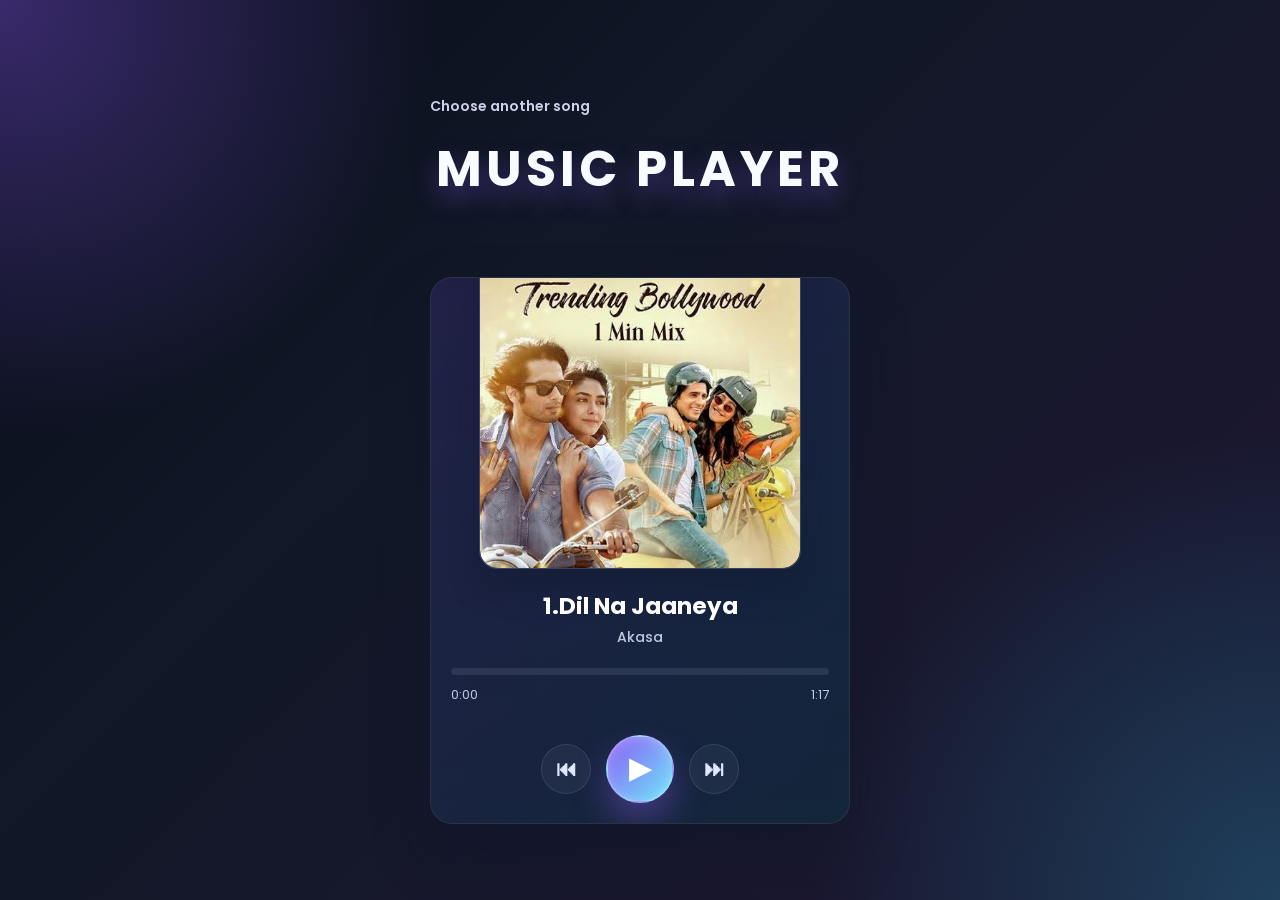
==== player.html @ 05fae1e7 "Add music player application" ====
<!DOCTYPE html>
<html lang="en">

<head>
    <meta charset="UTF-8">
    <meta name="viewport" content="width=device-width, initial-scale=1.0">
    <link
        href="https://fonts.googleapis.com/css2?family=Montserrat&amp;family=Poppins:wght@300;400;500;600;700;800;900&amp;display=swap"
        rel="stylesheet">
    <link rel="stylesheet" href="home.css">
    <title>Music Player</title>
</head>

<body>
    <div class="container player-container">
        <a class="back-link" href="index.html">Choose another song</a>
        <h1 class="heading">Music Player</h1>
        <div class="music-container">
            <div id="cover-box">
                <img src="cover1.jpg" alt="cover-image" id="cover">
            </div>
            <div id="music-box">
                <audio id="disc" preload="auto"></audio>
                <div id="music-info">
                    <h2 id="title"></h2>
                    <h3 id="artist"></h3>
                    <div id="progress-container">
                        <div id="progress"></div>
                    </div>
                    <div id="timer-bar">
                        <span id="timer">0:00</span>
                        <span id="duration"></span>
                    </div>
                </div>
                <div id="control-box">
                    <button id="prev" class="btn" type="button" aria-label="Previous song">⏮</button>
                    <button id="play" class="special-btn" type="button" aria-label="Play">▶</button>
                    <button id="next" class="btn" type="button" aria-label="Next song">⏭</button>
                </div>
            </div>
        </div>
    </div>
    <script src="script.js"></script>
</body>

</html>
---- home.css ----
:root {
  --bg-1: #070b17;
  --bg-2: #111827;
  --bg-3: #1e1633;
  --panel: rgba(15, 23, 42, 0.72);
  --panel-soft: rgba(17, 24, 39, 0.88);
  --line: rgba(148, 163, 184, 0.25);
  --text: #edf3ff;
  --muted: #bdc9df;
  --accent: #8b5cf6;
  --accent-2: #22d3ee;
  --accent-3: #f472b6;
  --shadow: rgba(139, 92, 246, 0.42);
}

* {
  padding: 0;
  margin: 0;
  box-sizing: border-box;
}

html {
  font-size: 62.5%;
}

body {
  font-family: 'Poppins', 'Montserrat', sans-serif;
  background:
    radial-gradient(circle at top left, rgba(139, 92, 246, 0.38), transparent 28%),
    radial-gradient(circle at bottom right, rgba(34, 211, 238, 0.22), transparent 30%),
    linear-gradient(135deg, var(--bg-1) 0%, var(--bg-2) 36%, var(--bg-3) 100%);
  min-height: 100vh;
  display: flex;
  justify-content: center;
  align-items: center;
  color: var(--text);
  -webkit-tap-highlight-color: transparent;
}

.container {
  width: min(42rem, 90vw);
}

.selection-page {
  width: min(96rem, 92vw);
  padding: 3rem 2rem 4rem;
  background: rgba(15, 23, 42, 0.52);
  border: 1px solid var(--line);
  border-radius: 2.8rem;
  box-shadow: 0 30px 80px rgba(15, 23, 42, 0.45);
  position: relative;
  overflow: hidden;
  backdrop-filter: blur(16px);
}

.selection-page::before,
.selection-page::after {
  content: "";
  position: absolute;
  border-radius: 50%;
  filter: blur(18px);
  opacity: 0.7;
}

.selection-page::before {
  width: 22rem;
  height: 22rem;
  background: rgba(139, 92, 246, 0.18);
  right: -5rem;
  top: -7rem;
}

.selection-page::after {
  width: 20rem;
  height: 20rem;
  background: rgba(34, 211, 238, 0.12);
  left: -3rem;
  bottom: -6rem;
}

.selection-header {
  position: relative;
  z-index: 1;
  text-align: center;
  margin-bottom: 3rem;
}

.selection-header h1 {
  font-size: clamp(3.2rem, 4vw, 5rem);
  margin-bottom: 0.8rem;
  background: linear-gradient(135deg, #ffffff 0%, #9cc7ff 30%, #d0b4ff 65%, #7dd3fc 100%);
  -webkit-background-clip: text;
  background-clip: text;
  color: transparent;
  letter-spacing: -0.07em;
}

.selection-header p {
  font-size: 1.5rem;
  color: var(--muted);
}

.song-list {
  position: relative;
  z-index: 1;
  display: grid;
  grid-template-columns: repeat(auto-fit, minmax(220px, 1fr));
  gap: 2rem;
}

.song-card {
  background: linear-gradient(180deg, rgba(18, 27, 42, 0.95), rgba(15, 23, 42, 0.8));
  border: 1px solid rgba(148, 163, 184, 0.18);
  border-radius: 2rem;
  overflow: hidden;
  box-shadow: 0 18px 32px rgba(15, 23, 42, 0.28);
  display: flex;
  flex-direction: column;
  transition: transform 0.25s ease, box-shadow 0.25s ease, border-color 0.25s ease;
}

.song-card:hover {
  transform: translateY(-6px);
  border-color: rgba(34, 211, 238, 0.55);
  box-shadow: 0 28px 48px rgba(34, 211, 238, 0.12);
}

.song-cover {
  width: 100%;
  height: 220px;
  object-fit: cover;
  display: block;
  filter: saturate(1.1) contrast(1.05);
}

.song-info {
  padding: 1.6rem 1.6rem 0.8rem;
  flex: 1;
}

.song-info h2 {
  font-size: 1.8rem;
  margin-bottom: 0.5rem;
  color: #f8fbff;
}

.song-info p {
  font-size: 1.3rem;
  color: var(--muted);
}

.song-button {
  margin: 0 1.5rem 1.5rem;
  border: none;
  background: linear-gradient(135deg, var(--accent), var(--accent-2));
  color: #fff;
  padding: 1rem 1.2rem;
  border-radius: 1.2rem;
  cursor: pointer;
  font-size: 1.4rem;
  font-weight: 700;
  letter-spacing: 0.03em;
  box-shadow: 0 12px 28px rgba(34, 211, 238, 0.24);
  transition: transform 0.2s ease, box-shadow 0.2s ease;
  min-height: 4.4rem;
  -webkit-tap-highlight-color: transparent;
}

.song-button:hover {
  transform: translateY(-2px);
  box-shadow: 0 16px 34px rgba(139, 92, 246, 0.28);
}

.player-container {
  padding-top: 2rem;
}

.back-link {
  display: inline-block;
  margin-bottom: 1.5rem;
  font-size: 1.4rem;
  color: #e0e7ff;
  text-decoration: none;
  font-weight: 600;
  opacity: 0.9;
}

.heading {
  color: #f8fbff;
  text-align: center;
  font-size: clamp(3rem, 5vw, 5rem);
  font-weight: 700;
  letter-spacing: 0.08em;
  text-transform: uppercase;
  margin-bottom: 1.5rem;
  text-shadow: 0 12px 25px rgba(139, 92, 246, 0.35);
}

.music-container {
  background: linear-gradient(180deg, rgba(15, 23, 42, 0.92), rgba(15, 23, 42, 0.78));
  border: 1px solid rgba(148, 163, 184, 0.2);
  border-radius: 2.2rem;
  box-shadow: 0 28px 55px rgba(15, 23, 42, 0.48);
  padding: 1rem 2rem 1.8rem;
  margin-top: 7rem;
  display: flex;
  flex-direction: column;
  justify-content: center;
  align-items: center;
  position: relative;
  overflow: hidden;
}

.music-container::before {
  content: "";
  position: absolute;
  inset: 0;
  background: linear-gradient(135deg, rgba(139, 92, 246, 0.14), rgba(34, 211, 238, 0.08));
  pointer-events: none;
}

#cover-box {
  border-radius: 1.8rem;
  box-shadow: 0 18px 30px rgba(15, 23, 42, 0.35);
  position: relative;
  bottom: 4rem;
  width: 85%;
  border: 1px solid rgba(255, 255, 255, 0.14);
  overflow: hidden;
}

#cover {
  border-radius: inherit;
  display: block;
  height: 100%;
  width: 100%;
  object-fit: cover;
}

#music-box,
#music-info,
#control-box,
#timer-bar {
  position: relative;
  z-index: 1;
}

#music-box {
  width: 100%;
}

#music-info {
  text-align: center;
  width: 100%;
  position: relative;
  bottom: 2rem;
}

#title {
  font-size: 2.3rem;
  font-weight: 700;
  color: #fff;
}

#artist {
  font-size: 1.4rem;
  font-weight: 500;
  color: var(--muted);
  margin-top: 0.4rem;
}

#progress-container {
  height: 0.7rem;
  width: 100%;
  background: rgba(148, 163, 184, 0.16);
  margin: 2rem 0 1rem;
  cursor: pointer;
  border-radius: 999px;
  overflow: hidden;
}

#progress {
  background: linear-gradient(90deg, var(--accent), var(--accent-2), var(--accent-3));
  width: 0%;
  height: inherit;
  border-radius: inherit;
  transition: width 100ms ease-in;
  box-shadow: 0 0 18px rgba(34, 211, 238, 0.4);
}

#timer-bar {
  display: flex;
  justify-content: space-between;
  font-size: 1.3rem;
  color: var(--muted);
}

#control-box {
  display: flex;
  justify-content: center;
  align-items: center;
  padding: 1rem 0 0.2rem;
  gap: 1rem;
}

.btn {
  display: inline-flex;
  align-items: center;
  justify-content: center;
  font-size: 2.1rem;
  font-weight: 700;
  font-family: 'Segoe UI Symbol', 'Arial', sans-serif;
  width: 5rem;
  height: 5rem;
  min-width: 5rem;
  min-height: 5rem;
  cursor: pointer;
  border: 1px solid rgba(148, 163, 184, 0.18);
  outline: none;
  border-radius: 50%;
  background: rgba(148, 163, 184, 0.08);
  color: #dfe8ff;
  transition: transform 0.2s ease, background 0.2s ease, color 0.2s ease, box-shadow 0.2s ease;
  padding: 0;
  -webkit-tap-highlight-color: transparent;
}

.special-btn {
  display: inline-flex;
  align-items: center;
  justify-content: center;
  background: linear-gradient(135deg, #8b5cf6 0%, #6ee7f9 100%);
  color: #fff;
  font-size: 2.8rem;
  font-weight: 700;
  font-family: 'Segoe UI Symbol', 'Arial', sans-serif;
  width: 6.8rem;
  height: 6.8rem;
  min-width: 6.8rem;
  min-height: 6.8rem;
  margin: 0 0.5rem;
  padding: 0;
  cursor: pointer;
  border: 2px solid rgba(255, 255, 255, 0.25);
  outline: none;
  border-radius: 50%;
  box-shadow: 0 18px 34px rgba(139, 92, 246, 0.38), inset 0 2px 12px rgba(255, 255, 255, 0.24);
  transition: transform 0.2s ease, box-shadow 0.2s ease, filter 0.2s ease;
  line-height: 1;
  -webkit-tap-highlight-color: transparent;
}

.logout-btn {
  display: inline-flex;
  align-items: center;
  justify-content: center;
  margin-top: 1.5rem;
  text-decoration: none;
  color: #fff;
  background: linear-gradient(135deg, rgba(153, 69, 255, 0.95), rgba(34, 211, 238, 0.9));
  padding: 1rem 2rem;
  border-radius: 999px;
  font-weight: 600;
  box-shadow: 0 12px 30px rgba(34, 211, 238, 0.2);
  transition: transform 0.2s ease, box-shadow 0.2s ease;
}

@media (hover: hover) {
  .btn:hover {
    transform: translateY(-2px);
    background: rgba(148, 163, 184, 0.14);
    color: #fff;
    box-shadow: 0 10px 18px rgba(15, 23, 42, 0.3);
  }

  .special-btn:hover {
    transform: translateY(-2px) scale(1.02);
    filter: brightness(1.08);
    box-shadow: 0 22px 38px rgba(139, 92, 246, 0.46);
  }

  .logout-btn:hover {
    transform: translateY(-2px);
    box-shadow: 0 16px 32px rgba(34, 211, 238, 0.24);
  }
}

@media (max-width: 600px) {
  html {
    font-size: 56.25%;
  }

  body {
    padding: 1.6rem 0;
    align-items: flex-start;
  }

  .container {
    width: min(100%, 92vw);
  }

  .selection-page {
    width: min(100%, 92vw);
    padding: 2.2rem 1.2rem 2.6rem;
    border-radius: 2rem;
  }

  .selection-header {
    margin-bottom: 2.4rem;
  }

  .selection-header h1 {
    font-size: 2.8rem;
    line-height: 1.1;
  }

  .selection-header p {
    font-size: 1.3rem;
  }

  .song-list {
    gap: 1.4rem;
    grid-template-columns: 1fr;
  }

  .song-card {
    border-radius: 1.5rem;
  }

  .song-cover {
    height: 180px;
  }

  .song-info {
    padding: 1.3rem 1.3rem 0.8rem;
  }

  .song-info h2 {
    font-size: 1.7rem;
  }

  .song-info p {
    font-size: 1.2rem;
  }

  .song-button {
    margin: 0 1.3rem 1.3rem;
    padding: 0.9rem 1rem;
    font-size: 1.3rem;
  }

  .music-container {
    margin-top: 3.5rem;
    padding: 1rem 1.2rem 1.6rem;
    border-radius: 1.8rem;
  }

  #cover-box {
    width: 88%;
    bottom: 2.8rem;
    border-radius: 1.3rem;
  }

  #music-info {
    bottom: 1.2rem;
  }

  #title {
    font-size: 1.9rem;
  }

  #artist {
    font-size: 1.3rem;
  }

  #progress-container {
    margin-top: 1.6rem;
  }

  #control-box {
    gap: 0.8rem;
    padding-top: 0.7rem;
  }

  .btn {
    width: 4.8rem;
    height: 4.8rem;
    min-width: 4.8rem;
    min-height: 4.8rem;
    font-size: 1.8rem;
  }

  .special-btn {
    width: 6.1rem;
    height: 6.1rem;
    min-width: 6.1rem;
    min-height: 6.1rem;
    font-size: 2.4rem;
  }

  .logout-btn {
    padding: 0.9rem 1.5rem;
    font-size: 1.2rem;
  }

  .heading {
    font-size: 2.6rem;
    letter-spacing: 0.05em;
    margin-bottom: 1rem;
  }

  .player-container {
    padding-top: 1.2rem;
  }

  .back-link {
    font-size: 1.2rem;
    margin-bottom: 1rem;
  }
}
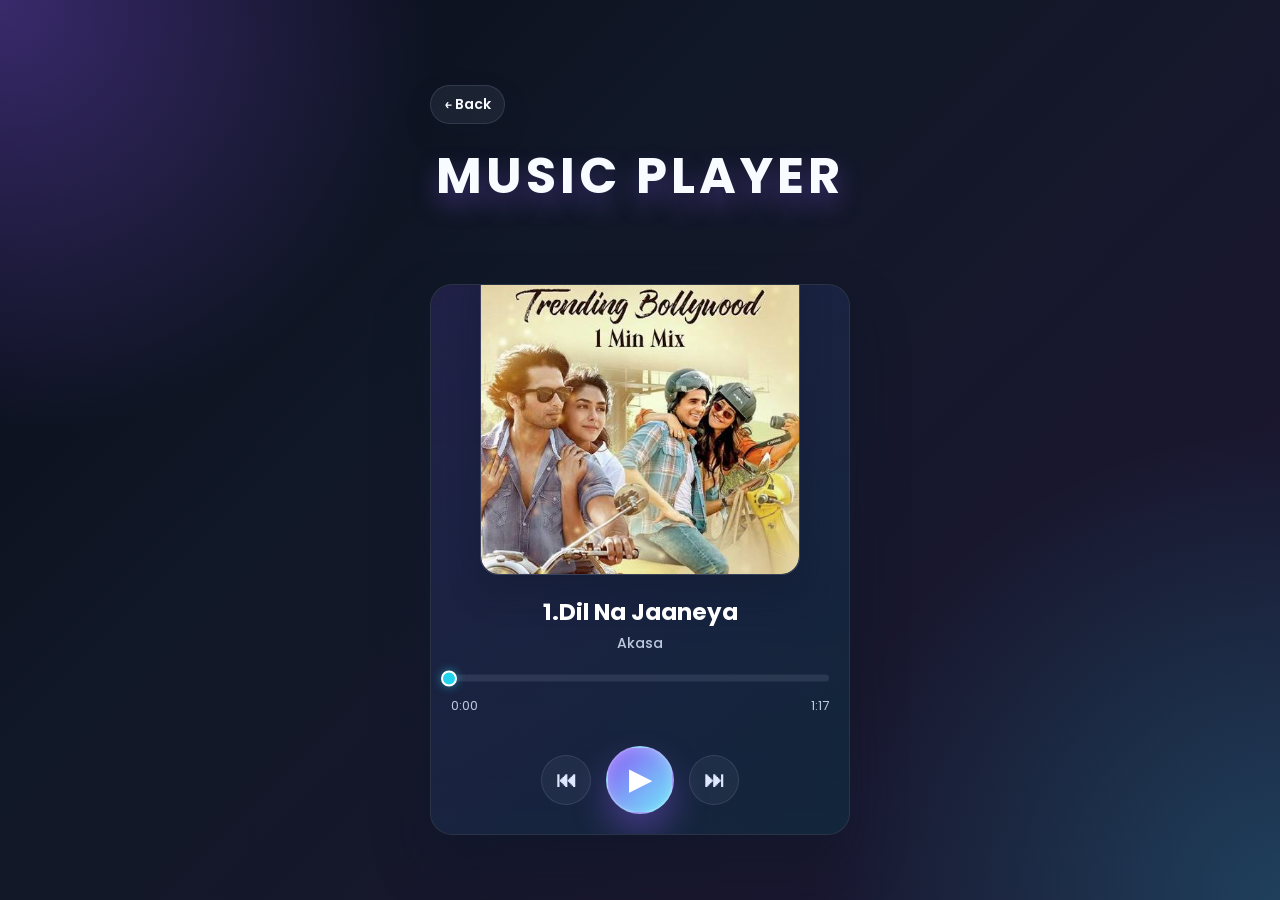
==== commit bc3fdd5b: "make sure" ====
--- a/player.html
+++ b/player.html
@@ -7,13 +7,13 @@
     <link
         href="https://fonts.googleapis.com/css2?family=Montserrat&amp;family=Poppins:wght@300;400;500;600;700;800;900&amp;display=swap"
         rel="stylesheet">
-    <link rel="stylesheet" href="home.css">
+    <link rel="stylesheet" href="home.css?v=2">
     <title>Music Player</title>
 </head>
 
 <body>
     <div class="container player-container">
-        <a class="back-link" href="index.html">Choose another song</a>
+        <a class="back-link" href="index.html" aria-label="Back to song selection">← Back</a>
         <h1 class="heading">Music Player</h1>
         <div class="music-container">
             <div id="cover-box">
@@ -40,7 +40,7 @@
             </div>
         </div>
     </div>
-    <script src="script.js"></script>
+    <script src="script.js?v=2"></script>
 </body>
 
 </html>
--- a/home.css
+++ b/home.css
@@ -116,6 +116,7 @@
   box-shadow: 0 18px 32px rgba(15, 23, 42, 0.28);
   display: flex;
   flex-direction: column;
+  cursor: pointer;
   transition: transform 0.25s ease, box-shadow 0.25s ease, border-color 0.25s ease;
 }
 
@@ -127,10 +128,18 @@
 
 .song-cover {
   width: 100%;
-  height: 220px;
+  height: auto;
+  aspect-ratio: 1 / 1;
   object-fit: cover;
+  object-position: center;
   display: block;
-  filter: saturate(1.1) contrast(1.05);
+  filter: saturate(1.08) contrast(1.04);
+  transition: transform 0.35s ease, filter 0.35s ease;
+}
+
+.song-card:hover .song-cover {
+  transform: scale(1.035);
+  filter: saturate(1.16) contrast(1.06);
 }
 
 .song-info {
@@ -176,13 +185,26 @@
 }
 
 .back-link {
-  display: inline-block;
-  margin-bottom: 1.5rem;
+  display: inline-flex;
+  align-items: center;
+  gap: 0.6rem;
+  margin: 0 auto 1.5rem 0;
+  padding: 0.8rem 1.3rem;
+  border-radius: 999px;
   font-size: 1.4rem;
-  color: #e0e7ff;
+  color: #f8fbff;
   text-decoration: none;
   font-weight: 600;
-  opacity: 0.9;
+  background: rgba(148, 163, 184, 0.1);
+  border: 1px solid rgba(148, 163, 184, 0.18);
+  box-shadow: 0 12px 28px rgba(15, 23, 42, 0.2);
+  transition: transform 0.2s ease, background 0.2s ease, border-color 0.2s ease;
+}
+
+.back-link:hover {
+  transform: translateY(-2px);
+  background: rgba(34, 211, 238, 0.12);
+  border-color: rgba(34, 211, 238, 0.38);
 }
 
 .heading {
@@ -225,6 +247,8 @@
   position: relative;
   bottom: 4rem;
   width: 85%;
+  max-width: 32rem;
+  aspect-ratio: 1 / 1;
   border: 1px solid rgba(255, 255, 255, 0.14);
   overflow: hidden;
 }
@@ -270,22 +294,63 @@
 }
 
 #progress-container {
-  height: 0.7rem;
+  position: relative;
+  height: 2.4rem;
   width: 100%;
-  background: rgba(148, 163, 184, 0.16);
-  margin: 2rem 0 1rem;
+  margin: 1.2rem 0 0.6rem;
   cursor: pointer;
   border-radius: 999px;
-  overflow: hidden;
+  touch-action: none;
+  user-select: none;
+}
+
+#progress-container::before {
+  content: "";
+  position: absolute;
+  top: 50%;
+  right: 0;
+  left: 0;
+  height: 0.7rem;
+  transform: translateY(-50%);
+  border-radius: inherit;
+  background: rgba(148, 163, 184, 0.16);
+}
+
+#progress-container:focus-visible {
+  outline: 2px solid var(--accent-2);
+  outline-offset: 2px;
 }
 
 #progress {
+  position: absolute;
+  top: 50%;
+  left: 0;
+  z-index: 1;
   background: linear-gradient(90deg, var(--accent), var(--accent-2), var(--accent-3));
   width: 0%;
-  height: inherit;
+  height: 0.7rem;
+  transform: translateY(-50%);
   border-radius: inherit;
   transition: width 100ms ease-in;
   box-shadow: 0 0 18px rgba(34, 211, 238, 0.4);
+}
+
+#progress::after {
+  content: "";
+  position: absolute;
+  top: 50%;
+  right: -0.6rem;
+  width: 1.2rem;
+  height: 1.2rem;
+  transform: translateY(-50%);
+  border: 2px solid #fff;
+  border-radius: 50%;
+  background: var(--accent-2);
+  box-shadow: 0 0 10px rgba(34, 211, 238, 0.55);
+}
+
+#progress-container.is-seeking #progress {
+  transition: none;
 }
 
 #timer-bar {
@@ -350,6 +415,12 @@
   -webkit-tap-highlight-color: transparent;
 }
 
+.btn:focus-visible,
+.special-btn:focus-visible {
+  outline: 2px solid #fff;
+  outline-offset: 4px;
+}
+
 .logout-btn {
   display: inline-flex;
   align-items: center;
@@ -424,45 +495,56 @@
   }
 
   .song-card {
+    display: grid;
+    grid-template-columns: 7.2rem minmax(0, 1fr) auto;
+    align-items: center;
+    gap: 1.2rem;
     border-radius: 1.5rem;
+    padding: 0.8rem;
   }
 
   .song-cover {
-    height: 180px;
+    width: 7.2rem;
+    height: 7.2rem;
+    border-radius: 1rem;
   }
 
   .song-info {
-    padding: 1.3rem 1.3rem 0.8rem;
+    min-width: 0;
+    padding: 0;
   }
 
   .song-info h2 {
-    font-size: 1.7rem;
+    font-size: 1.5rem;
+    line-height: 1.25;
   }
 
   .song-info p {
-    font-size: 1.2rem;
+    font-size: 1.15rem;
+    line-height: 1.3;
   }
 
   .song-button {
-    margin: 0 1.3rem 1.3rem;
-    padding: 0.9rem 1rem;
+    margin: 0;
+    padding: 0.8rem 1rem;
     font-size: 1.3rem;
   }
 
   .music-container {
-    margin-top: 3.5rem;
-    padding: 1rem 1.2rem 1.6rem;
+    margin-top: 2rem;
+    padding: 1.6rem 1.2rem 1.8rem;
     border-radius: 1.8rem;
   }
 
   #cover-box {
-    width: 88%;
-    bottom: 2.8rem;
+    width: min(80%, 24rem);
+    bottom: 0;
     border-radius: 1.3rem;
+    margin: 0 auto 1.6rem;
   }
 
   #music-info {
-    bottom: 1.2rem;
+    bottom: 0;
   }
 
   #title {
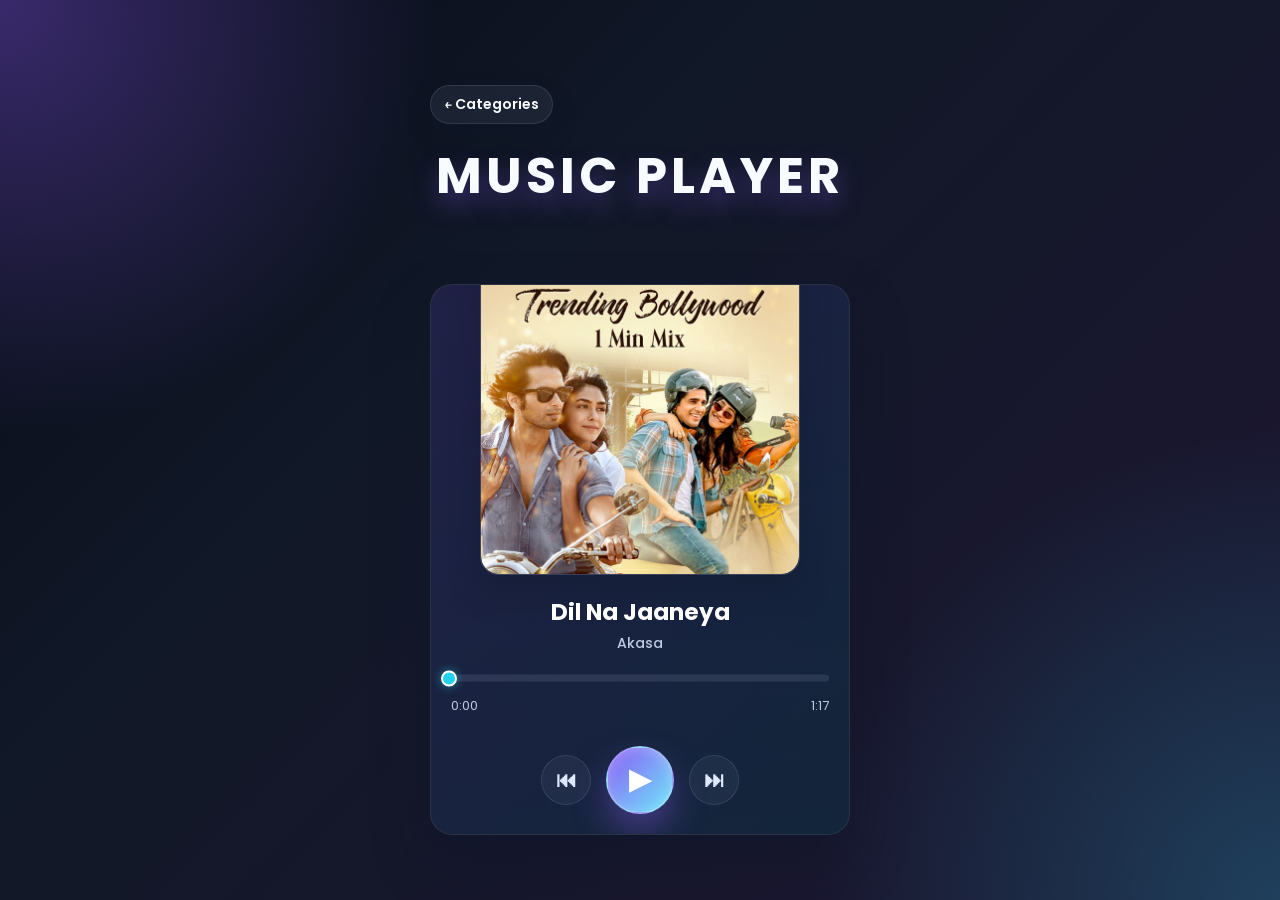
==== commit 7e09da05: "please commit the changes" ====
--- a/player.html
+++ b/player.html
@@ -7,23 +7,24 @@
     <link
         href="https://fonts.googleapis.com/css2?family=Montserrat&amp;family=Poppins:wght@300;400;500;600;700;800;900&amp;display=swap"
         rel="stylesheet">
-    <link rel="stylesheet" href="home.css?v=2">
+    <link rel="stylesheet" href="home.css?v=8">
     <title>Music Player</title>
 </head>
 
 <body>
     <div class="container player-container">
-        <a class="back-link" href="index.html" aria-label="Back to song selection">← Back</a>
+        <a class="back-link" id="player-back" href="index.html" aria-label="Back to categories">← Categories</a>
         <h1 class="heading">Music Player</h1>
         <div class="music-container">
             <div id="cover-box">
-                <img src="cover1.jpg" alt="cover-image" id="cover">
+                <img src="cover/cover1.jpg" alt="cover-image" id="cover">
             </div>
             <div id="music-box">
                 <audio id="disc" preload="auto"></audio>
                 <div id="music-info">
                     <h2 id="title"></h2>
                     <h3 id="artist"></h3>
+                    <p id="playback-message" role="status" aria-live="polite" hidden></p>
                     <div id="progress-container">
                         <div id="progress"></div>
                     </div>
@@ -40,7 +41,63 @@
             </div>
         </div>
     </div>
-    <script src="script.js?v=2"></script>
+    <main id="songs-view" class="songs-view" hidden>
+        <div class="songs-view-content">
+            <section id="category-view" hidden>
+                <header class="selection-header">
+                    <h1>Choose a Category</h1>
+                    <p>Select a category to browse its songs.</p>
+                </header>
+                <nav class="category-list" aria-label="Music categories">
+                    <a class="category-card" href="songs.html?category=Hollywood" data-category="Hollywood">
+                        <span class="category-card-title">Hollywood</span>
+                        <span class="category-card-description">Browse Hollywood songs</span>
+                    </a>
+                    <a class="category-card" href="songs.html?category=Bollywood" data-category="Bollywood">
+                        <span class="category-card-title">Bollywood</span>
+                        <span class="category-card-description">Browse Bollywood songs</span>
+                    </a>
+                    <a class="category-card" href="songs.html?category=Gujarati" data-category="Gujarati">
+                        <span class="category-card-title">Gujarati</span>
+                        <span class="category-card-description">Browse Gujarati songs</span>
+                    </a>
+                </nav>
+            </section>
+            <section id="inline-song-page" hidden>
+                <a class="back-link" id="inline-categories-link" href="index.html">← Categories</a>
+                <header class="selection-header">
+                    <h1 id="inline-category-title"></h1>
+                    <p>Choose a track to start listening.</p>
+                </header>
+                <div id="inline-song-list" class="song-list"></div>
+            </section>
+        </div>
+        <section class="mini-player" aria-label="Now playing">
+            <button id="mini-track-open" class="mini-track" type="button" aria-label="Open current song in player">
+                <img id="mini-cover" class="mini-cover" alt="">
+                <div class="mini-track-info">
+                    <div class="mini-title-row">
+                        <strong id="mini-title"></strong>
+                        <span class="mini-equalizer" aria-hidden="true">
+                            <i></i><i></i><i></i>
+                        </span>
+                    </div>
+                    <span id="mini-artist"></span>
+                </div>
+            </button>
+            <div class="mini-controls">
+                <button id="mini-prev" class="btn" type="button" aria-label="Previous song">⏮</button>
+                <button id="mini-play" class="special-btn" type="button" aria-label="Play">▶</button>
+                <button id="mini-next" class="btn" type="button" aria-label="Next song">⏭</button>
+            </div>
+            <div class="mini-progress">
+                <span id="mini-current-time">0:00</span>
+                <input id="mini-seek" type="range" min="0" max="0" value="0" aria-label="Song position">
+                <span id="mini-duration">0:00</span>
+            </div>
+        </section>
+    </main>
+    <script src="script.js?v=40"></script>
 </body>
 
 </html>
--- a/home.css
+++ b/home.css
@@ -85,7 +85,8 @@
   margin-bottom: 3rem;
 }
 
-.selection-header h1 {
+.selection-header h1,
+.selection-header h2 {
   font-size: clamp(3.2rem, 4vw, 5rem);
   margin-bottom: 0.8rem;
   background: linear-gradient(135deg, #ffffff 0%, #9cc7ff 30%, #d0b4ff 65%, #7dd3fc 100%);
@@ -95,9 +96,117 @@
   letter-spacing: -0.07em;
 }
 
+.selection-header h2 {
+  font-size: clamp(2.4rem, 3vw, 3.4rem);
+}
+
 .selection-header p {
   font-size: 1.5rem;
   color: var(--muted);
+}
+
+.category-list {
+  position: relative;
+  z-index: 1;
+  display: grid;
+  grid-template-columns: repeat(2, minmax(0, 1fr));
+  gap: 2rem;
+}
+
+.category-card {
+  position: relative;
+  min-height: 18rem;
+  padding: 2.4rem;
+  display: flex;
+  flex-direction: column;
+  justify-content: flex-end;
+  gap: 0.8rem;
+  border: 1px solid rgba(148, 163, 184, 0.22);
+  border-radius: 2rem;
+  background: linear-gradient(145deg, rgba(139, 92, 246, 0.28), rgba(34, 211, 238, 0.12));
+  box-shadow: 0 18px 32px rgba(15, 23, 42, 0.28);
+  color: var(--text);
+  text-decoration: none;
+  transition: transform 0.25s ease, border-color 0.25s ease, box-shadow 0.25s ease;
+  overflow: hidden;
+}
+
+.category-card::before {
+  content: "";
+  position: absolute;
+  inset: 0;
+  background: linear-gradient(135deg, rgba(255, 255, 255, 0.15), transparent 35%);
+  pointer-events: none;
+}
+
+.category-card.hollywood {
+  background: linear-gradient(145deg, rgba(168, 85, 247, 0.28), rgba(59, 130, 246, 0.15));
+}
+
+.category-card.bollywood {
+  background: linear-gradient(145deg, rgba(249, 115, 22, 0.22), rgba(236, 72, 153, 0.14));
+}
+
+.category-card.gujarati {
+  background: linear-gradient(145deg, rgba(45, 212, 191, 0.2), rgba(14, 165, 233, 0.14));
+}
+
+.category-card:hover {
+  transform: translateY(-5px);
+  border-color: rgba(34, 211, 238, 0.55);
+  box-shadow: 0 28px 48px rgba(34, 211, 238, 0.12);
+}
+
+.category-card:focus-visible {
+  outline: 2px solid var(--accent-2);
+  outline-offset: 3px;
+}
+
+.card-icon {
+  position: relative;
+  z-index: 1;
+  display: inline-flex;
+  align-items: center;
+  justify-content: center;
+  width: 4.4rem;
+  height: 4.4rem;
+  border-radius: 1.2rem;
+  background: rgba(13, 18, 32, 0.45);
+  border: 1px solid rgba(255, 255, 255, 0.12);
+  font-size: 2.1rem;
+}
+
+.category-card-title {
+  position: relative;
+  z-index: 1;
+  font-size: 2.6rem;
+  font-weight: 700;
+}
+
+.category-card-description {
+  position: relative;
+  z-index: 1;
+  color: var(--muted);
+  font-size: 1.4rem;
+  line-height: 1.5;
+}
+
+.card-meta {
+  position: relative;
+  z-index: 1;
+  align-self: flex-start;
+  display: inline-flex;
+  align-items: center;
+  gap: 0.6rem;
+  padding: 0.6rem 0.9rem;
+  border-radius: 999px;
+  background: rgba(15, 23, 42, 0.46);
+  border: 1px solid rgba(148, 163, 184, 0.16);
+  font-size: 1.1rem;
+  font-weight: 600;
+  letter-spacing: 0.04em;
+  text-transform: uppercase;
+  color: #eef7ff;
 }
 
 .song-list {
@@ -126,6 +235,11 @@
   box-shadow: 0 28px 48px rgba(34, 211, 238, 0.12);
 }
 
+.song-card:focus-visible {
+  outline: 2px solid var(--accent-2);
+  outline-offset: 3px;
+}
+
 .song-cover {
   width: 100%;
   height: auto;
@@ -148,6 +262,12 @@
 }
 
 .song-info h2 {
+  font-size: 1.8rem;
+  margin-bottom: 0.5rem;
+  color: #f8fbff;
+}
+
+.song-info h3 {
   font-size: 1.8rem;
   margin-bottom: 0.5rem;
   color: #f8fbff;
@@ -184,6 +304,253 @@
   padding-top: 2rem;
 }
 
+.songs-view[hidden],
+.player-container[hidden] {
+  display: none;
+}
+
+.songs-view {
+  position: fixed;
+  inset: 0;
+  z-index: 5;
+  overflow-y: auto;
+  padding: 2.4rem 0 10rem;
+  background:
+    radial-gradient(circle at top left, rgba(139, 92, 246, 0.28), transparent 30%),
+    linear-gradient(135deg, var(--bg-1), var(--bg-2) 55%, var(--bg-3));
+}
+
+.songs-view-content {
+  width: min(110rem, 94vw);
+  margin: 0 auto;
+}
+
+.songs-view .selection-header {
+  margin: 1rem 0 2.4rem;
+}
+
+.songs-view .selection-header h1 {
+  font-size: clamp(2.8rem, 4vw, 4.2rem);
+}
+
+.songs-view .song-list {
+  grid-template-columns: 1fr;
+  gap: 0.8rem;
+}
+
+.songs-view .song-card {
+  display: grid;
+  grid-template-columns: 6.4rem minmax(0, 1fr) auto;
+  align-items: center;
+  gap: 1.4rem;
+  padding: 0.8rem 1.2rem 0.8rem 0.8rem;
+  border-radius: 1.4rem;
+}
+
+.songs-view .song-card:hover {
+  transform: none;
+  background: rgba(148, 163, 184, 0.12);
+}
+
+.songs-view .song-card.is-current {
+  border-color: rgba(34, 211, 238, 0.45);
+  background: rgba(34, 211, 238, 0.1);
+}
+
+.songs-view .song-cover {
+  width: 6.4rem;
+  height: 6.4rem;
+  border-radius: 0.8rem;
+}
+
+.songs-view .song-info {
+  padding: 0;
+}
+
+.songs-view .song-info h2 {
+  margin-bottom: 0.3rem;
+}
+
+.songs-view .song-button {
+  margin: 0;
+}
+
+.mini-player {
+  position: fixed;
+  left: 50%;
+  bottom: 0.9rem;
+  z-index: 6;
+  display: grid;
+  grid-template-columns: minmax(0, 1fr) auto minmax(0, 1.15fr);
+  align-items: center;
+  gap: 1.2rem;
+  width: min(86vw, 88rem);
+  min-height: 6.4rem;
+  padding: 0.7rem 1.2rem;
+  transform: translateX(-50%);
+  border: 1px solid rgba(148, 163, 184, 0.24);
+  border-radius: 1.8rem;
+  background:
+    linear-gradient(120deg, rgba(25, 31, 51, 0.98), rgba(8, 14, 29, 0.98) 58%),
+    var(--panel-soft);
+  box-shadow:
+    0 18px 50px rgba(0, 0, 0, 0.48),
+    0 0 28px rgba(139, 92, 246, 0.12);
+  backdrop-filter: blur(18px);
+}
+
+.mini-track {
+  min-width: 0;
+  display: flex;
+  align-items: center;
+  gap: 0.9rem;
+  padding: 0;
+  border: 0;
+  background: transparent;
+  color: inherit;
+  font: inherit;
+  text-align: left;
+  cursor: pointer;
+}
+
+.mini-track:focus-visible {
+  outline: 2px solid var(--accent-2);
+  outline-offset: 3px;
+  border-radius: 0.8rem;
+}
+
+.mini-cover {
+  width: 4.4rem;
+  height: 4.4rem;
+  flex: 0 0 auto;
+  border-radius: 1rem;
+  object-fit: cover;
+  box-shadow: 0 5px 16px rgba(0, 0, 0, 0.38);
+}
+
+.mini-track-info {
+  min-width: 0;
+  display: flex;
+  flex-direction: column;
+  gap: 0.3rem;
+}
+
+.mini-title-row {
+  min-width: 0;
+  display: flex;
+  align-items: center;
+  gap: 0.6rem;
+}
+
+.mini-track-info strong,
+.mini-track-info span {
+  overflow: hidden;
+  text-overflow: ellipsis;
+  white-space: nowrap;
+}
+
+.mini-track-info strong {
+  font-size: 1.3rem;
+}
+
+.mini-equalizer {
+  display: inline-flex;
+  align-items: flex-end;
+  gap: 0.2rem;
+  height: 1.2rem;
+  flex: 0 0 auto;
+  opacity: 0;
+  transition: opacity 0.2s ease;
+}
+
+.mini-player.is-playing .mini-equalizer {
+  opacity: 1;
+}
+
+.mini-equalizer i {
+  width: 0.25rem;
+  height: 35%;
+  border-radius: 1rem;
+  background: linear-gradient(180deg, var(--accent-2), var(--accent));
+  transform-origin: bottom;
+}
+
+.mini-player.is-playing .mini-equalizer i {
+  animation: mini-equalize 0.8s ease-in-out infinite alternate;
+}
+
+.mini-player.is-playing .mini-equalizer i:nth-child(2) {
+  animation-delay: 0.2s;
+}
+
+.mini-player.is-playing .mini-equalizer i:nth-child(3) {
+  animation-delay: 0.4s;
+}
+
+@keyframes mini-equalize {
+  from {
+    transform: scaleY(0.5);
+  }
+  to {
+    transform: scaleY(2.4);
+  }
+}
+
+@media (prefers-reduced-motion: reduce) {
+  .mini-player.is-playing .mini-equalizer i {
+    animation: none;
+    height: 80%;
+  }
+}
+
+.mini-track-info span {
+  color: var(--muted);
+  font-size: 1.2rem;
+}
+
+.mini-controls {
+  display: flex;
+  align-items: center;
+  gap: 0.65rem;
+}
+
+.mini-controls .btn {
+  width: 3.3rem;
+  height: 3.3rem;
+  min-width: 3.3rem;
+  min-height: 3.3rem;
+  font-size: 1.6rem;
+  border-color: transparent;
+  background: transparent;
+}
+
+.mini-controls .special-btn {
+  width: 3.9rem;
+  height: 3.9rem;
+  min-width: 3.9rem;
+  min-height: 3.9rem;
+  margin: 0 0.2rem;
+  font-size: 1.8rem;
+  box-shadow: 0 8px 22px rgba(139, 92, 246, 0.3);
+}
+
+.mini-progress {
+  display: flex;
+  align-items: center;
+  min-width: 0;
+  gap: 0.8rem;
+  color: var(--muted);
+  font-size: 1.1rem;
+}
+
+.mini-progress input {
+  min-width: 0;
+  width: 100%;
+  height: 0.4rem;
+  accent-color: var(--accent-2);
+  cursor: pointer;
+}
+
 .back-link {
   display: inline-flex;
   align-items: center;
@@ -291,6 +658,13 @@
   font-weight: 500;
   color: var(--muted);
   margin-top: 0.4rem;
+}
+
+#playback-message {
+  margin-top: 0.8rem;
+  color: #fca5a5;
+  font-size: 1.2rem;
+  line-height: 1.5;
 }
 
 #progress-container {
@@ -480,13 +854,38 @@
     margin-bottom: 2.4rem;
   }
 
-  .selection-header h1 {
+  .selection-header h1,
+  .selection-header h2 {
     font-size: 2.8rem;
     line-height: 1.1;
   }
 
   .selection-header p {
     font-size: 1.3rem;
+  }
+
+  .topbar {
+    flex-direction: column;
+    align-items: stretch;
+    margin-bottom: 1.8rem;
+  }
+
+  .brand {
+    justify-content: center;
+  }
+
+  .category-list {
+    grid-template-columns: 1fr;
+    gap: 1.4rem;
+  }
+
+  .category-card {
+    min-height: 13rem;
+    padding: 1.8rem;
+  }
+
+  .category-card-title {
+    font-size: 2.2rem;
   }
 
   .song-list {
@@ -514,7 +913,8 @@
     padding: 0;
   }
 
-  .song-info h2 {
+  .song-info h2,
+  .song-info h3 {
     font-size: 1.5rem;
     line-height: 1.25;
   }
@@ -595,6 +995,67 @@
     padding-top: 1.2rem;
   }
 
+  .songs-view {
+    padding-top: 1.6rem;
+    padding-bottom: 10rem;
+  }
+
+  .songs-view .song-card {
+    grid-template-columns: 5.6rem minmax(0, 1fr) auto;
+    gap: 1rem;
+  }
+
+  .songs-view .song-cover {
+    width: 5.6rem;
+    height: 5.6rem;
+  }
+
+  .mini-player {
+    grid-template-columns: 1fr auto;
+    bottom: 0.8rem;
+    gap: 0.6rem 1rem;
+    width: calc(100vw - 1.6rem);
+    min-height: 7.2rem;
+    padding: 0.8rem 1rem;
+    border-radius: 1.5rem;
+  }
+
+  .mini-cover {
+    width: 4rem;
+    height: 4rem;
+  }
+
+  .mini-track-info strong {
+    font-size: 1.2rem;
+  }
+
+  .mini-track-info span {
+    font-size: 1.1rem;
+  }
+
+  .mini-controls {
+    gap: 0.6rem;
+  }
+
+  .mini-controls .btn {
+    width: 3rem;
+    height: 3rem;
+    min-width: 3rem;
+    min-height: 3rem;
+  }
+
+  .mini-controls .special-btn {
+    width: 3.6rem;
+    height: 3.6rem;
+    min-width: 3.6rem;
+    min-height: 3.6rem;
+  }
+
+  .mini-progress {
+    grid-column: 1 / -1;
+    gap: 0.6rem;
+  }
+
   .back-link {
     font-size: 1.2rem;
     margin-bottom: 1rem;
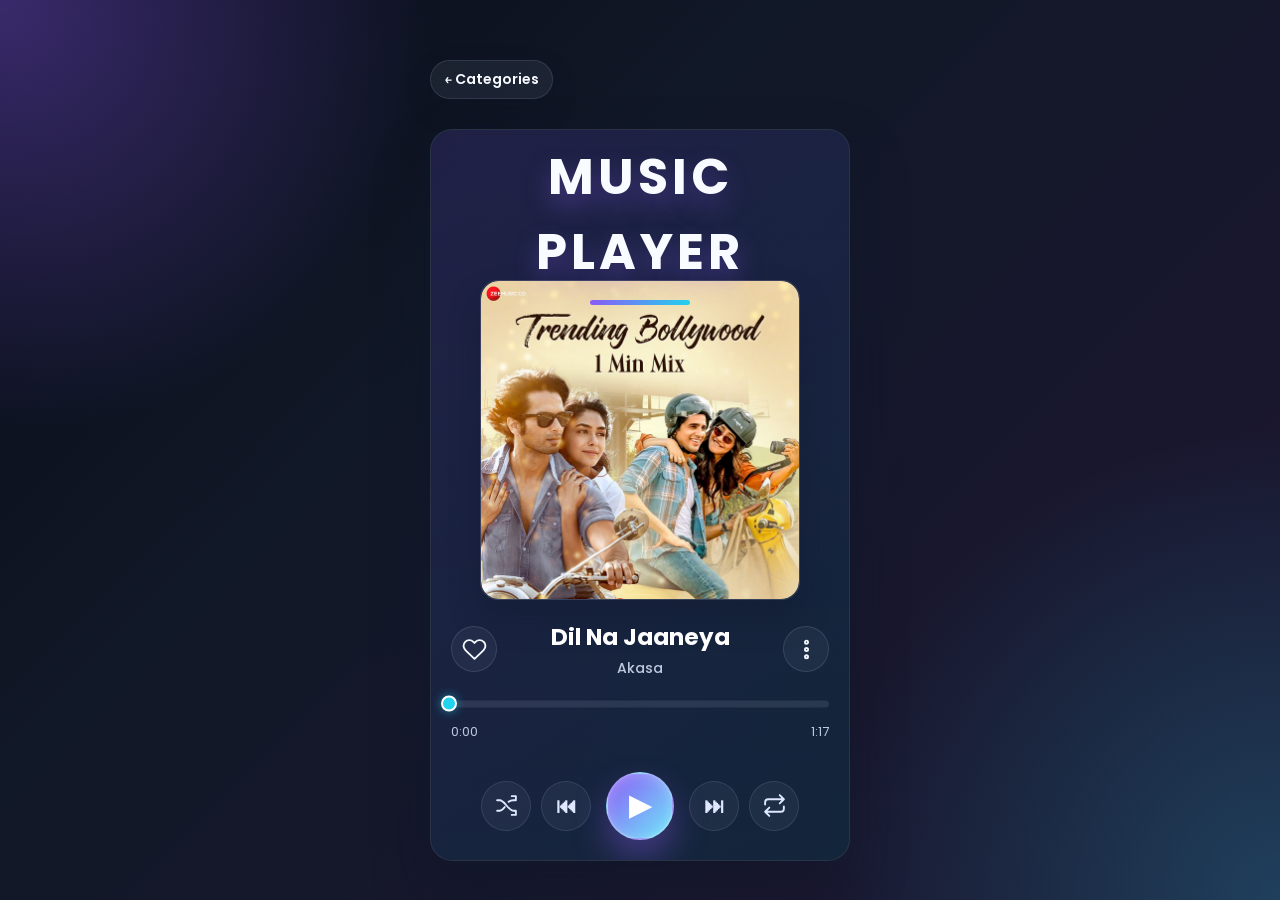
==== commit 74a9adaa: "done the changes" ====
--- a/player.html
+++ b/player.html
@@ -4,26 +4,44 @@
 <head>
     <meta charset="UTF-8">
     <meta name="viewport" content="width=device-width, initial-scale=1.0">
+    <script src="launch.js?v=1"></script>
     <link
         href="https://fonts.googleapis.com/css2?family=Montserrat&amp;family=Poppins:wght@300;400;500;600;700;800;900&amp;display=swap"
         rel="stylesheet">
-    <link rel="stylesheet" href="home.css?v=8">
+    <link rel="stylesheet" href="home.css?v=15">
     <title>Music Player</title>
 </head>
 
-<body>
+<body class="player-page">
     <div class="container player-container">
         <a class="back-link" id="player-back" href="index.html" aria-label="Back to categories">← Categories</a>
-        <h1 class="heading">Music Player</h1>
         <div class="music-container">
+            <h1 class="heading">Music Player</h1>
             <div id="cover-box">
                 <img src="cover/cover1.jpg" alt="cover-image" id="cover">
             </div>
             <div id="music-box">
                 <audio id="disc" preload="auto"></audio>
                 <div id="music-info">
-                    <h2 id="title"></h2>
-                    <h3 id="artist"></h3>
+                    <div class="track-details">
+                        <button id="favorite" class="round-action favorite-action" type="button"
+                            aria-label="Add to favorites" aria-pressed="false">
+                            <svg viewBox="0 0 24 24" aria-hidden="true">
+                                <path d="M20.8 4.6a5.5 5.5 0 0 0-7.8 0L12 5.7l-1.1-1.1a5.5 5.5 0 0 0-7.8 7.8l1.1 1.1L12 21l7.8-7.5 1.1-1.1a5.5 5.5 0 0 0-.1-7.8Z" />
+                            </svg>
+                        </button>
+                        <div class="track-copy">
+                            <h2 id="title"></h2>
+                            <h3 id="artist"></h3>
+                        </div>
+                        <button id="share-track" class="round-action" type="button" aria-label="Share song">
+                            <svg viewBox="0 0 24 24" aria-hidden="true">
+                                <circle cx="12" cy="5" r="1.5" />
+                                <circle cx="12" cy="12" r="1.5" />
+                                <circle cx="12" cy="19" r="1.5" />
+                            </svg>
+                        </button>
+                    </div>
                     <p id="playback-message" role="status" aria-live="polite" hidden></p>
                     <div id="progress-container">
                         <div id="progress"></div>
@@ -34,9 +52,21 @@
                     </div>
                 </div>
                 <div id="control-box">
+                    <button id="shuffle" class="btn mode-btn" type="button" aria-label="Shuffle off"
+                        aria-pressed="false">
+                        <svg viewBox="0 0 24 24" aria-hidden="true">
+                            <path d="M17 3h4v4M3 7h2.5c4.7 0 8.3 10 13 10H21m-4 4h4v-4M3 17h2.5c1.8 0 3.4-1.5 4.8-3.5M14 8.5c1.4-1.1 2.8-1.5 4.5-1.5H21" />
+                        </svg>
+                    </button>
                     <button id="prev" class="btn" type="button" aria-label="Previous song">⏮</button>
                     <button id="play" class="special-btn" type="button" aria-label="Play">▶</button>
                     <button id="next" class="btn" type="button" aria-label="Next song">⏭</button>
+                    <button id="repeat" class="btn mode-btn" type="button" aria-label="Repeat off"
+                        aria-pressed="false">
+                        <svg viewBox="0 0 24 24" aria-hidden="true">
+                            <path d="m17 2 4 4-4 4M3 11V9a3 3 0 0 1 3-3h15M7 22l-4-4 4-4m14-1v2a3 3 0 0 1-3 3H3" />
+                        </svg>
+                    </button>
                 </div>
             </div>
         </div>
@@ -60,6 +90,12 @@
                     <a class="category-card" href="songs.html?category=Gujarati" data-category="Gujarati">
                         <span class="category-card-title">Gujarati</span>
                         <span class="category-card-description">Browse Gujarati songs</span>
+                    </a>
+                    <a class="category-card liked-songs" href="songs.html?category=Liked%20Songs"
+                        data-category="Liked Songs">
+                        <span class="category-card-title">Liked Songs</span>
+                        <span class="category-card-description">Your saved favorites</span>
+                        <span class="card-meta"><span id="inline-liked-count">0</span> songs</span>
                     </a>
                 </nav>
             </section>
@@ -97,7 +133,7 @@
             </div>
         </section>
     </main>
-    <script src="script.js?v=40"></script>
+    <script src="script.js?v=45"></script>
 </body>
 
 </html>
--- a/home.css
+++ b/home.css
@@ -53,6 +53,74 @@
   backdrop-filter: blur(16px);
 }
 
+.landing-screen[hidden],
+.selection-page[hidden] {
+  display: none;
+}
+
+.landing-screen {
+  position: fixed;
+  inset: 0;
+  z-index: 20;
+  display: grid;
+  place-items: center;
+  overflow: hidden;
+  background:
+    radial-gradient(ellipse at center, rgba(139, 92, 246, 0.11), transparent 48%),
+    radial-gradient(ellipse at 22% 82%, rgba(34, 211, 238, 0.1), transparent 40%),
+    #070b17;
+}
+
+.landing-network {
+  position: absolute;
+  inset: 0;
+  width: 100%;
+  height: 100%;
+  pointer-events: none;
+}
+
+.landing-center {
+  position: relative;
+  z-index: 1;
+  display: grid;
+  justify-items: center;
+  gap: clamp(2rem, 5vh, 4rem);
+  padding: 2rem;
+}
+
+.landing-wordmark {
+  font-family: "M PLUS Rounded 1c", "Poppins", sans-serif;
+  color: #a9a0c9;
+  font-size: clamp(9rem, 25vw, 25rem);
+  font-weight: 900;
+  letter-spacing: -0.075em;
+  line-height: 0.9;
+  text-shadow: 0 0 1.2rem rgba(139, 92, 246, 0.08);
+}
+
+.landing-explore {
+  padding: 1rem 2.4rem;
+  border: 1px solid rgba(139, 92, 246, 0.55);
+  border-radius: 999px;
+  background: rgba(139, 92, 246, 0.14);
+  color: #e9f6ff;
+  font: inherit;
+  font-size: 1.5rem;
+  cursor: pointer;
+  transition: background 0.2s ease, border-color 0.2s ease;
+}
+
+.landing-explore:hover {
+  border-color: rgba(34, 211, 238, 0.8);
+  background: linear-gradient(110deg, rgba(139, 92, 246, 0.36), rgba(34, 211, 238, 0.24));
+  box-shadow: 0 0 2.8rem rgba(139, 92, 246, 0.24);
+}
+
+.landing-explore:focus-visible {
+  outline: 2px solid #9edaff;
+  outline-offset: 4px;
+}
+
 .selection-page::before,
 .selection-page::after {
   content: "";
@@ -109,18 +177,20 @@
   position: relative;
   z-index: 1;
   display: grid;
-  grid-template-columns: repeat(2, minmax(0, 1fr));
-  gap: 2rem;
+  grid-template-columns: 1fr;
+  gap: 1.2rem;
 }
 
 .category-card {
   position: relative;
-  min-height: 18rem;
-  padding: 2.4rem;
-  display: flex;
-  flex-direction: column;
-  justify-content: flex-end;
-  gap: 0.8rem;
+  min-height: 13rem;
+  padding: 1.8rem 2rem;
+  display: grid;
+  grid-template-columns: 4.4rem minmax(0, 1fr) auto;
+  grid-template-rows: auto auto;
+  align-items: center;
+  column-gap: 1.6rem;
+  row-gap: 0.4rem;
   border: 1px solid rgba(148, 163, 184, 0.22);
   border-radius: 2rem;
   background: linear-gradient(145deg, rgba(139, 92, 246, 0.28), rgba(34, 211, 238, 0.12));
@@ -151,6 +221,10 @@
   background: linear-gradient(145deg, rgba(45, 212, 191, 0.2), rgba(14, 165, 233, 0.14));
 }
 
+.category-card.liked-songs {
+  background: linear-gradient(145deg, rgba(236, 72, 153, 0.28), rgba(239, 68, 68, 0.14));
+}
+
 .category-card:hover {
   transform: translateY(-5px);
   border-color: rgba(34, 211, 238, 0.55);
@@ -163,6 +237,8 @@
 }
 
 .card-icon {
+  grid-column: 1;
+  grid-row: 1 / 3;
   position: relative;
   z-index: 1;
   display: inline-flex;
@@ -177,6 +253,8 @@
 }
 
 .category-card-title {
+  grid-column: 2;
+  grid-row: 1;
   position: relative;
   z-index: 1;
   font-size: 2.6rem;
@@ -184,6 +262,8 @@
 }
 
 .category-card-description {
+  grid-column: 2;
+  grid-row: 2;
   position: relative;
   z-index: 1;
   color: var(--muted);
@@ -192,6 +272,8 @@
 }
 
 .card-meta {
+  grid-column: 3;
+  grid-row: 1 / 3;
   position: relative;
   z-index: 1;
   align-self: flex-start;
@@ -215,6 +297,16 @@
   display: grid;
   grid-template-columns: repeat(auto-fit, minmax(220px, 1fr));
   gap: 2rem;
+}
+
+.empty-song-list {
+  grid-column: 1 / -1;
+  margin: 0;
+  padding: 2rem;
+  border: 1px dashed rgba(148, 163, 184, 0.3);
+  border-radius: 1.4rem;
+  color: var(--muted);
+  text-align: center;
 }
 
 .song-card {
@@ -585,13 +677,23 @@
   text-shadow: 0 12px 25px rgba(139, 92, 246, 0.35);
 }
 
+.music-container > .heading::after {
+  content: "";
+  display: block;
+  width: 10rem;
+  height: 0.5rem;
+  margin: 1rem auto 0;
+  border-radius: 999px;
+  background: linear-gradient(90deg, var(--accent), var(--accent-2));
+}
+
 .music-container {
   background: linear-gradient(180deg, rgba(15, 23, 42, 0.92), rgba(15, 23, 42, 0.78));
   border: 1px solid rgba(148, 163, 184, 0.2);
   border-radius: 2.2rem;
   box-shadow: 0 28px 55px rgba(15, 23, 42, 0.48);
   padding: 1rem 2rem 1.8rem;
-  margin-top: 7rem;
+  margin-top: 1.5rem;
   display: flex;
   flex-direction: column;
   justify-content: center;
@@ -629,6 +731,7 @@
 }
 
 #music-box,
+.music-container > .heading,
 #music-info,
 #control-box,
 #timer-bar {
@@ -645,6 +748,57 @@
   width: 100%;
   position: relative;
   bottom: 2rem;
+}
+
+.track-details {
+  display: grid;
+  grid-template-columns: 4.6rem minmax(0, 1fr) 4.6rem;
+  align-items: center;
+  gap: 1rem;
+  margin-bottom: 1.3rem;
+}
+
+.track-copy {
+  min-width: 0;
+  text-align: center;
+}
+
+.round-action {
+  display: inline-grid;
+  width: 4.6rem;
+  height: 4.6rem;
+  place-items: center;
+  border: 1px solid rgba(148, 163, 184, 0.2);
+  border-radius: 50%;
+  background: rgba(148, 163, 184, 0.08);
+  color: #f5f7ff;
+  cursor: pointer;
+  transition: color 0.2s ease, background 0.2s ease, border-color 0.2s ease,
+    transform 0.2s ease;
+}
+
+.round-action svg {
+  width: 2.5rem;
+  height: 2.5rem;
+  fill: transparent;
+  stroke: currentColor;
+  stroke-linecap: round;
+  stroke-linejoin: round;
+  stroke-width: 1.8;
+}
+
+.favorite-action.is-favorite {
+  color: #ff6685;
+  background: rgba(244, 114, 182, 0.14);
+}
+
+.favorite-action.is-favorite svg {
+  fill: currentColor;
+}
+
+.track-details-spacer {
+  width: 4.6rem;
+  height: 4.6rem;
 }
 
 #title {
@@ -789,6 +943,39 @@
   -webkit-tap-highlight-color: transparent;
 }
 
+.mode-btn svg {
+  width: 2.5rem;
+  height: 2.5rem;
+  fill: none;
+  stroke: currentColor;
+  stroke-linecap: round;
+  stroke-linejoin: round;
+  stroke-width: 1.8;
+}
+
+.mode-btn {
+  position: relative;
+}
+
+.mode-btn.is-active {
+  color: #4ade80;
+}
+
+.mode-btn[data-repeat-mode="one"]::after {
+  content: "1";
+  position: absolute;
+  top: 0.45rem;
+  right: 0.45rem;
+  display: grid;
+  width: 1.5rem;
+  height: 1.5rem;
+  place-items: center;
+  border-radius: 50%;
+  background: #4ade80;
+  color: #102018;
+  font: 700 1rem/1 Arial, sans-serif;
+}
+
 .btn:focus-visible,
 .special-btn:focus-visible {
   outline: 2px solid #fff;
@@ -876,16 +1063,28 @@
 
   .category-list {
     grid-template-columns: 1fr;
-    gap: 1.4rem;
+    gap: 1rem;
   }
 
   .category-card {
-    min-height: 13rem;
-    padding: 1.8rem;
+    min-height: 11rem;
+    grid-template-columns: 3.6rem minmax(0, 1fr) auto;
+    column-gap: 1rem;
+    padding: 1.2rem;
   }
 
   .category-card-title {
-    font-size: 2.2rem;
+    font-size: 1.9rem;
+  }
+
+  .category-card-description {
+    font-size: 1.2rem;
+    line-height: 1.35;
+  }
+
+  .card-icon {
+    width: 3.6rem;
+    height: 3.6rem;
   }
 
   .song-list {
@@ -993,6 +1192,206 @@
 
   .player-container {
     padding-top: 1.2rem;
+  }
+
+  body.player-page {
+    min-height: 100vh;
+    min-height: 100svh;
+    padding: 0;
+    align-items: stretch;
+  }
+
+  .player-page .player-container {
+    display: flex;
+    flex-direction: column;
+    width: 100%;
+    min-height: 100vh;
+    min-height: 100svh;
+    padding: max(1.2rem, env(safe-area-inset-top)) 1.6rem
+      max(1.2rem, env(safe-area-inset-bottom));
+  }
+
+  .player-page .heading {
+    flex: 0 0 auto;
+  }
+
+  .player-page .music-container {
+    flex: 1 1 auto;
+    min-height: 0;
+    display: grid;
+    grid-template-rows: auto minmax(0, 1fr) auto;
+    align-items: stretch;
+    margin-top: 0;
+    padding: 2.4rem 1.2rem;
+  }
+
+  .player-page .music-container > .heading {
+    align-self: center;
+    margin: 0;
+    font-size: 2.5rem;
+  }
+
+  .player-page .music-container > .heading::after {
+    width: 10rem;
+    height: 0.5rem;
+    margin-top: 0.8rem;
+  }
+
+  .player-page #cover-box {
+    align-self: center;
+    width: min(68%, 44svh, 36rem);
+    max-height: 100%;
+    margin: 0 auto 1.2rem;
+    padding: 2px;
+    border: 0;
+    border-radius: 2.8rem;
+    background: linear-gradient(135deg, #9b4dff, #22d3ee);
+    box-shadow: 0 1.4rem 3.2rem rgba(0, 0, 0, 0.3);
+  }
+
+  .player-page #cover {
+    border-radius: 2.6rem;
+  }
+
+  .player-page #music-box {
+    align-self: end;
+  }
+
+  .player-page #music-info {
+    bottom: 0;
+  }
+
+  .player-page .track-details {
+    grid-template-columns: 4.8rem minmax(0, 1fr) 4.8rem;
+    gap: 0.8rem;
+    margin-bottom: 1.4rem;
+  }
+
+  .player-page .round-action,
+  .player-page .track-details-spacer {
+    width: 4.8rem;
+    height: 4.8rem;
+  }
+
+  .player-page .round-action svg {
+    width: 2.7rem;
+    height: 2.7rem;
+  }
+
+  .player-page #title {
+    font-size: 2.8rem;
+  }
+
+  .player-page #artist {
+    margin-top: 0.5rem;
+    font-size: 1.9rem;
+  }
+
+  .player-page #progress-container {
+    height: 2.8rem;
+    margin: 1.7rem 0 0.8rem;
+  }
+
+  .player-page #progress-container::before,
+  .player-page #progress,
+  .player-page #progress::after {
+    background: linear-gradient(90deg, var(--accent), var(--accent-2));
+  }
+
+  .player-page #progress-container::before {
+    background: rgba(148, 163, 184, 0.22);
+  }
+
+  .player-page #progress {
+    height: 0.8rem;
+    box-shadow: 0 0 1.2rem rgba(34, 211, 238, 0.35);
+  }
+
+  .player-page #progress::after {
+    right: -0.8rem;
+    width: 1.5rem;
+    height: 1.5rem;
+    border: 3px solid #fff;
+    background: var(--accent-2);
+    box-shadow: 0 0 1rem rgba(34, 211, 238, 0.5);
+  }
+
+  .player-page #timer-bar {
+    font-size: 1.7rem;
+  }
+
+  .player-page #control-box {
+    justify-content: space-between;
+    gap: 0.4rem;
+    padding-top: 1.8rem;
+  }
+
+  .player-page #control-box .btn {
+    position: relative;
+    width: 4.8rem;
+    height: 4.8rem;
+    min-width: 4.8rem;
+    min-height: 4.8rem;
+    border-color: rgba(148, 163, 184, 0.18);
+    background: rgba(148, 163, 184, 0.08);
+    font-size: 2rem;
+  }
+
+  .player-page #control-box .mode-btn {
+    border-color: transparent;
+    background: transparent;
+  }
+
+  .player-page #control-box .mode-btn svg {
+    width: 2.5rem;
+    height: 2.5rem;
+  }
+
+  .player-page #control-box .special-btn {
+    width: 7.6rem;
+    height: 7.6rem;
+    min-width: 7.6rem;
+    min-height: 7.6rem;
+    margin: 0;
+    font-size: 2.9rem;
+  }
+
+  @media (max-height: 700px) {
+    .player-page .music-container {
+      padding-top: 1.6rem;
+      padding-bottom: 1.6rem;
+    }
+
+    .player-page #cover-box {
+      width: min(68%, 38svh, 34rem);
+      margin-bottom: 0.8rem;
+    }
+
+    .player-page .track-details {
+      margin-bottom: 0.7rem;
+    }
+
+    .player-page #progress-container {
+      margin-top: 0.8rem;
+    }
+
+    .player-page #control-box {
+      padding-top: 0.8rem;
+    }
+
+    .player-page #control-box .btn {
+      width: 4.4rem;
+      height: 4.4rem;
+      min-width: 4.4rem;
+      min-height: 4.4rem;
+    }
+
+    .player-page #control-box .special-btn {
+      width: 6.8rem;
+      height: 6.8rem;
+      min-width: 6.8rem;
+      min-height: 6.8rem;
+    }
   }
 
   .songs-view {
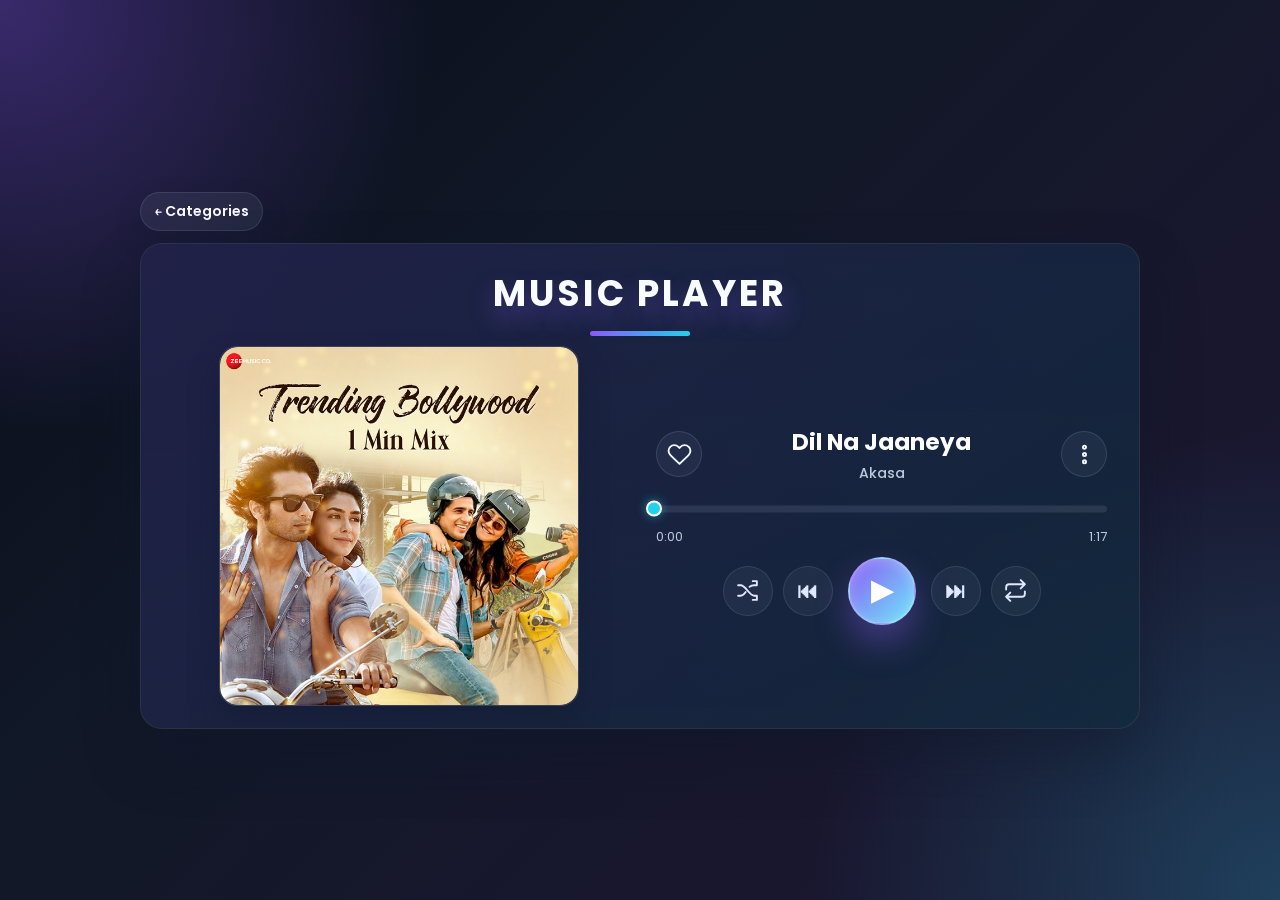
==== commit b3756061: "get the changes" ====
--- a/player.html
+++ b/player.html
@@ -4,11 +4,12 @@
 <head>
     <meta charset="UTF-8">
     <meta name="viewport" content="width=device-width, initial-scale=1.0">
+    <link rel="icon" type="image/png" href="favicon.png?v=1">
     <script src="launch.js?v=1"></script>
     <link
         href="https://fonts.googleapis.com/css2?family=Montserrat&amp;family=Poppins:wght@300;400;500;600;700;800;900&amp;display=swap"
         rel="stylesheet">
-    <link rel="stylesheet" href="home.css?v=15">
+    <link rel="stylesheet" href="home.css?v=16">
     <title>Music Player</title>
 </head>
 
--- a/home.css
+++ b/home.css
@@ -583,6 +583,7 @@
   from {
     transform: scaleY(0.5);
   }
+
   to {
     transform: scaleY(2.4);
   }
@@ -677,7 +678,7 @@
   text-shadow: 0 12px 25px rgba(139, 92, 246, 0.35);
 }
 
-.music-container > .heading::after {
+.music-container>.heading::after {
   content: "";
   display: block;
   width: 10rem;
@@ -731,7 +732,7 @@
 }
 
 #music-box,
-.music-container > .heading,
+.music-container>.heading,
 #music-info,
 #control-box,
 #timer-bar {
@@ -1207,8 +1208,7 @@
     width: 100%;
     min-height: 100vh;
     min-height: 100svh;
-    padding: max(1.2rem, env(safe-area-inset-top)) 1.6rem
-      max(1.2rem, env(safe-area-inset-bottom));
+    padding: max(1.2rem, env(safe-area-inset-top)) 1.6rem max(1.2rem, env(safe-area-inset-bottom));
   }
 
   .player-page .heading {
@@ -1225,13 +1225,13 @@
     padding: 2.4rem 1.2rem;
   }
 
-  .player-page .music-container > .heading {
+  .player-page .music-container>.heading {
     align-self: center;
     margin: 0;
     font-size: 2.5rem;
   }
 
-  .player-page .music-container > .heading::after {
+  .player-page .music-container>.heading::after {
     width: 10rem;
     height: 0.5rem;
     margin-top: 0.8rem;
@@ -1459,4 +1459,50 @@
     font-size: 1.2rem;
     margin-bottom: 1rem;
   }
+}
+
+@media (min-width: 760px) {
+  .player-page .player-container {
+    width: min(100rem, 92vw);
+  }
+
+  .player-page .back-link {
+    margin-bottom: 1.2rem;
+  }
+
+  .player-page .music-container {
+    display: grid;
+    grid-template-columns: minmax(0, 1fr) minmax(0, 1fr);
+    grid-template-rows: auto minmax(0, 1fr);
+    grid-template-areas:
+      "heading heading"
+      "cover player";
+    align-items: center;
+    gap: 1rem 3.2rem;
+    margin-top: 0;
+    padding: 2.2rem 3.2rem;
+  }
+
+  .player-page .music-container > .heading {
+    grid-area: heading;
+    margin: 0;
+    font-size: clamp(2.5rem, 3vw, 3.6rem);
+  }
+
+  .player-page #cover-box {
+    grid-area: cover;
+    width: min(100%, 40svh, 40rem);
+    max-width: none;
+    bottom: auto;
+    margin: 0 auto;
+  }
+
+  .player-page #music-box {
+    grid-area: player;
+    align-self: center;
+  }
+
+  .player-page #music-info {
+    bottom: auto;
+  }
 }
